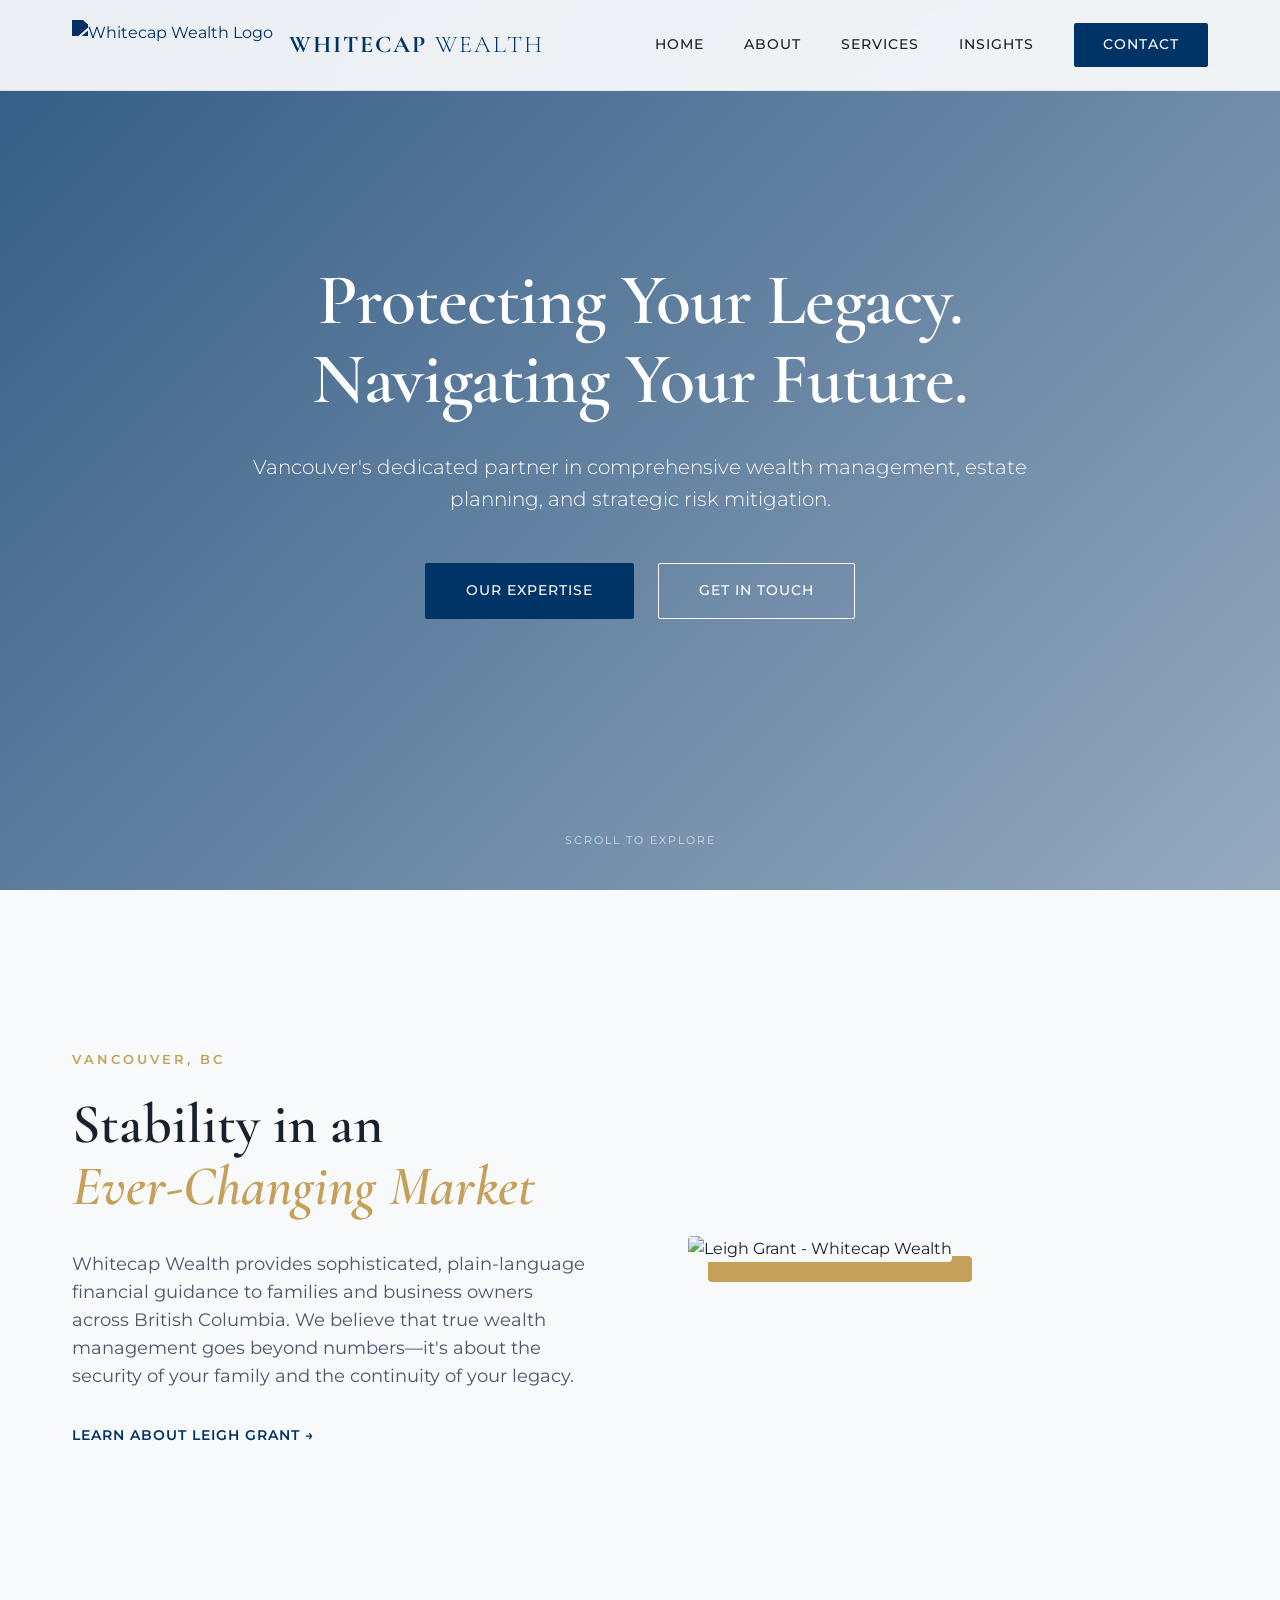
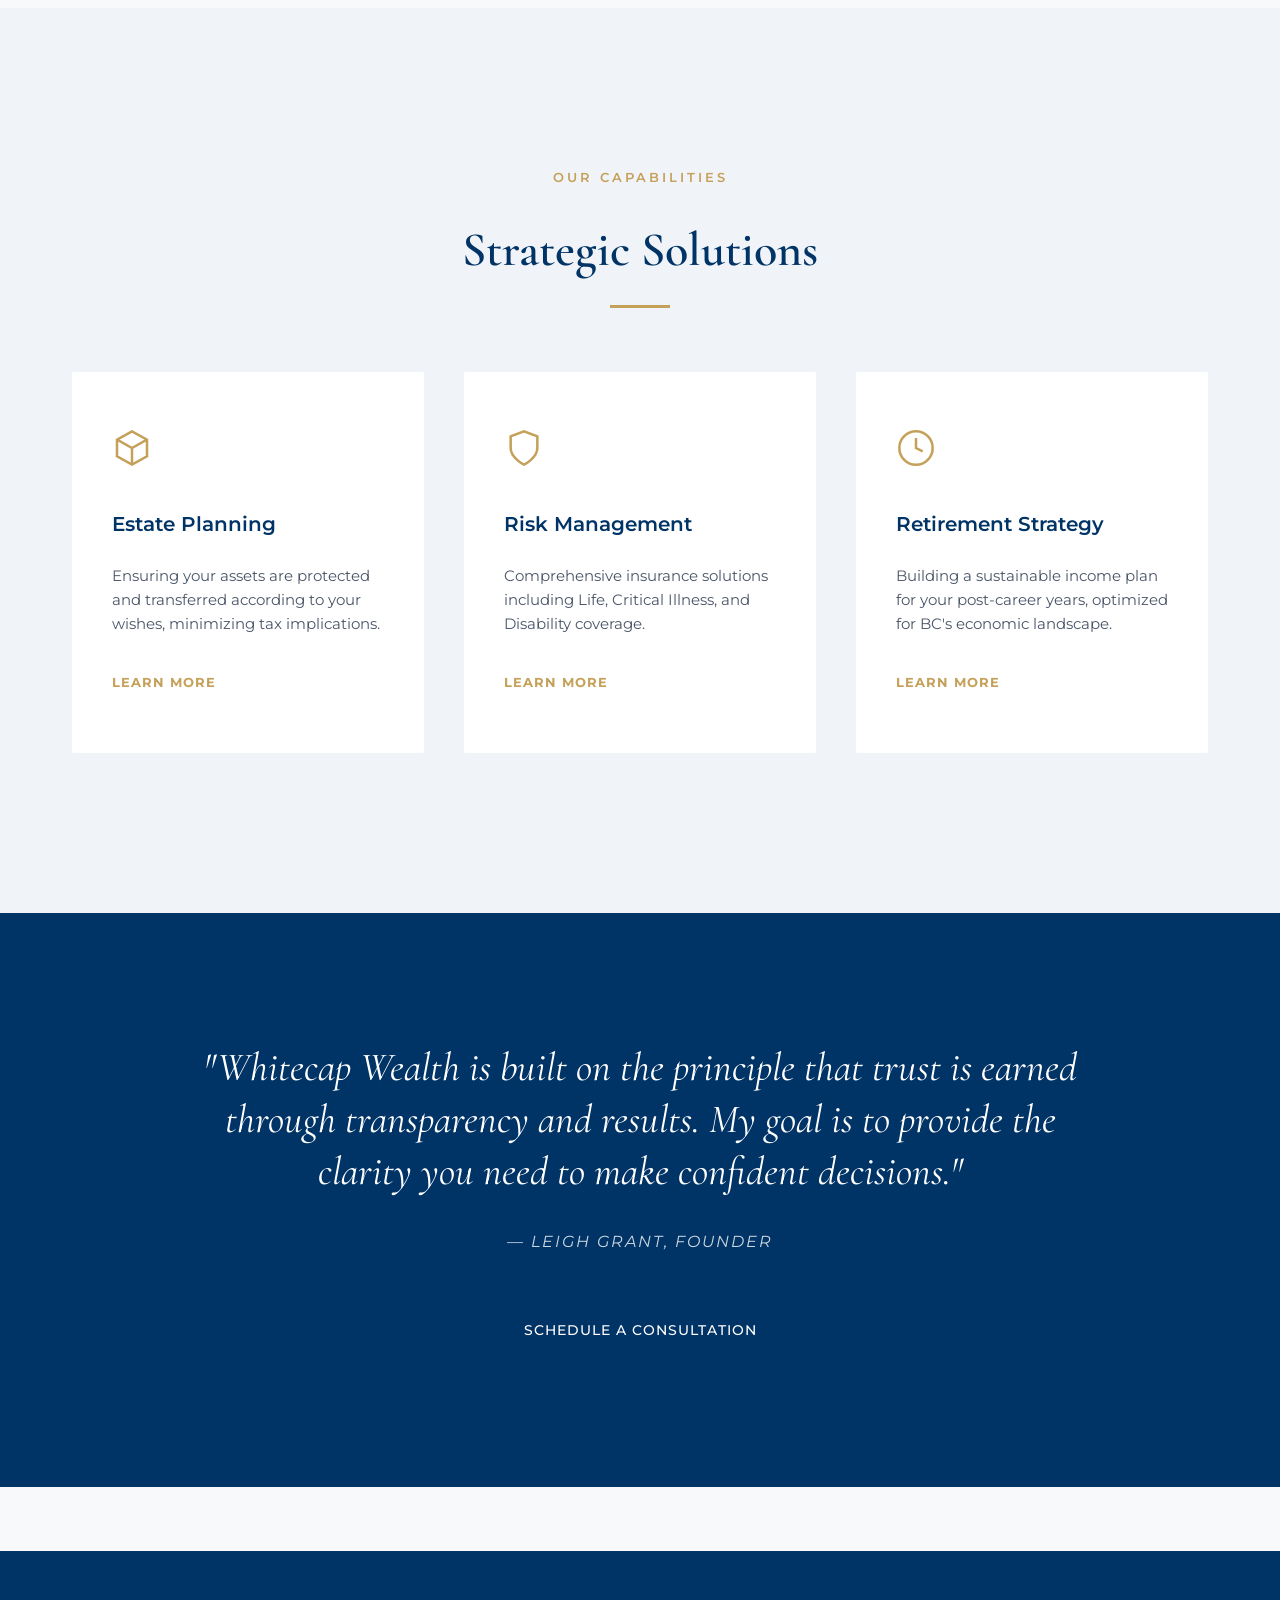
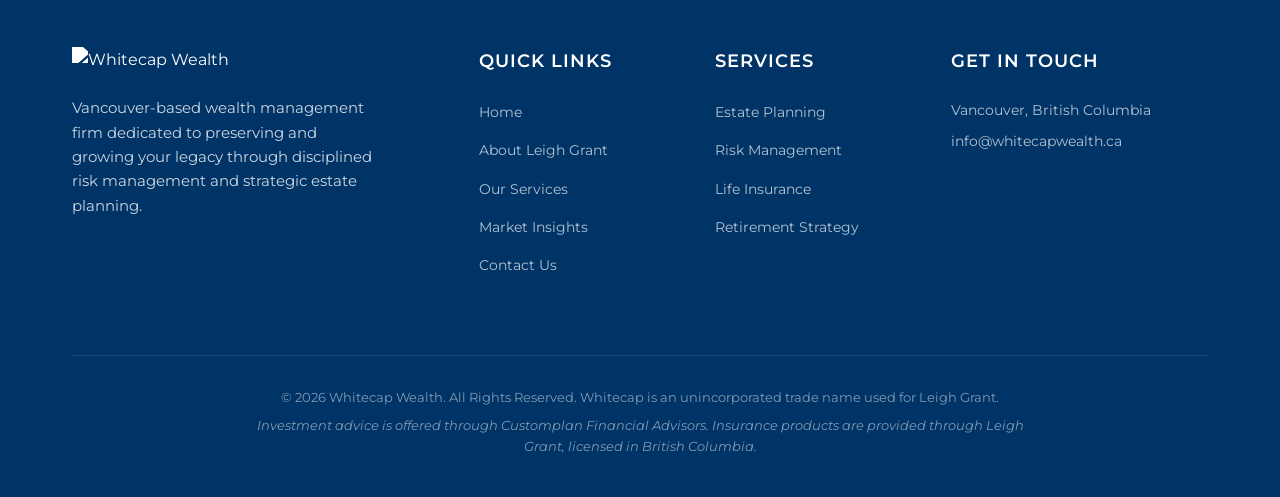
==== index.html @ fd227cf0 "Initial commit: Whitecap Wealth website foundation" ====
<!DOCTYPE html>
<html lang="en">
<head>
    <meta charset="UTF-8">
    <meta name="viewport" content="width=device-width, initial-scale=1.0">
    <title>Whitecap Wealth | Vancouver Wealth Management & Estate Planning</title>
    <meta name="description" content="Whitecap Wealth is a Vancouver-based wealth management firm specializing in estate planning and risk management for families and businesses. Led by Leigh Grant.">
    
    <!-- Google Fonts -->
    <link rel="preconnect" href="https://fonts.googleapis.com">
    <link rel="preconnect" href="https://fonts.gstatic.com" crossorigin>
    <link href="https://fonts.googleapis.com/css2?family=Cormorant+Garamond:wght@300;400;500;600;700&family=Montserrat:wght@300;400;500;600;700&display=swap" rel="stylesheet">
    
    <!-- Styles -->
    <link rel="stylesheet" href="css/global.css">
    <link rel="stylesheet" href="css/home.css">
</head>
<body>
    <div id="header-placeholder"></div>

    <main>
        <!-- Hero Section -->
        <section class="hero">
            <div class="hero-video-container">
                <!-- Using a high-quality placeholder for moving background - subtle waves -->
                <video autoplay muted loop playsinline id="hero-video">
                    <source src="https://assets.mixkit.co/videos/preview/mixkit-top-view-of-ocean-waves-1308-large.mp4" type="video/mp4">
                </video>
                <div class="hero-overlay"></div>
            </div>
            
            <div class="container hero-content">
                <h1 class="fade-in">Protecting Your Legacy.<br><span class="serif">Navigating Your Future.</span></h1>
                <p class="fade-in" style="animation-delay: 0.3s;">Vancouver's dedicated partner in comprehensive wealth management, estate planning, and strategic risk mitigation.</p>
                <div class="hero-btns fade-in" style="animation-delay: 0.6s;">
                    <a href="services.html" class="btn btn-primary">Our Expertise</a>
                    <a href="contact.html" class="btn btn-outline" style="color: white; border-color: white;">Get In Touch</a>
                </div>
            </div>

            <div class="hero-scroll-indicator">
                <div class="mouse"></div>
                <p>Scroll to explore</p>
            </div>
        </section>

        <!-- Intro Section -->
        <section class="intro section">
            <div class="container">
                <div class="intro-grid">
                    <div class="intro-text">
                        <span class="subtitle">Vancouver, BC</span>
                        <h2>Stability in an<br><span class="accent-text">Ever-Changing Market</span></h2>
                        <p>Whitecap Wealth provides sophisticated, plain-language financial guidance to families and business owners across British Columbia. We believe that true wealth management goes beyond numbers—it's about the security of your family and the continuity of your legacy.</p>
                        <a href="about.html" class="btn-text">Learn about Leigh Grant &rarr;</a>
                    </div>
                    <div class="intro-image">
                        <img src="assets/leigh.jpg" alt="Leigh Grant - Whitecap Wealth" class="portrait">
                    </div>
                </div>
            </div>
        </section>

        <!-- Services Preview -->
        <section class="services-preview section">
            <div class="container">
                <div class="section-title">
                    <span class="subtitle">Our Capabilities</span>
                    <h2>Strategic Solutions</h2>
                    <div class="divider"></div>
                </div>

                <div class="services-grid">
                    <div class="service-card">
                        <div class="icon">
                            <svg width="40" height="40" viewBox="0 0 24 24" fill="none" stroke="currentColor" stroke-width="1.5">
                                <path d="M12 2L3 7v10l9 5 9-5V7l-9-5z"/>
                                <path d="M12 22V12"/>
                                <path d="M12 12l9-5"/>
                                <path d="M12 12L3 7"/>
                            </svg>
                        </div>
                        <h3>Estate Planning</h3>
                        <p>Ensuring your assets are protected and transferred according to your wishes, minimizing tax implications.</p>
                        <a href="services.html#estate" class="link">Learn More</a>
                    </div>

                    <div class="service-card">
                        <div class="icon">
                            <svg width="40" height="40" viewBox="0 0 24 24" fill="none" stroke="currentColor" stroke-width="1.5">
                                <path d="M12 22s8-4 8-10V5l-8-3-8 3v7c0 6 8 10 8 10z"/>
                            </svg>
                        </div>
                        <h3>Risk Management</h3>
                        <p>Comprehensive insurance solutions including Life, Critical Illness, and Disability coverage.</p>
                        <a href="services.html#risk" class="link">Learn More</a>
                    </div>

                    <div class="service-card">
                        <div class="icon">
                            <svg width="40" height="40" viewBox="0 0 24 24" fill="none" stroke="currentColor" stroke-width="1.5">
                                <circle cx="12" cy="12" r="10"/>
                                <path d="M12 6v6l4 2"/>
                            </svg>
                        </div>
                        <h3>Retirement Strategy</h3>
                        <p>Building a sustainable income plan for your post-career years, optimized for BC's economic landscape.</p>
                        <a href="services.html#retirement" class="link">Learn More</a>
                    </div>
                </div>
            </div>
        </section>

        <!-- Quote Section -->
        <section class="cta-section">
            <div class="container">
                <div class="cta-content">
                    <blockquote>
                        "Whitecap Wealth is built on the principle that trust is earned through transparency and results. My goal is to provide the clarity you need to make confident decisions."
                    </blockquote>
                    <cite>— Leigh Grant, Founder</cite>
                    <a href="contact.html" class="btn btn-primary" style="margin-top: 3rem;">Schedule a Consultation</a>
                </div>
            </div>
        </section>
    </main>

    <div id="footer-placeholder"></div>

    <!-- Scripts -->
    <script src="js/global.js"></script>
    <script src="js/home.js"></script>
</body>
</html>
---- css/global.css ----
/* Global Design System for Whitecap Wealth */
:root {
    --primary: #003366;
    --primary-light: #004080;
    --accent: #C5A059;
    --accent-light: #D4AF37;
    --bg-light: #F8F9FA;
    --text-dark: #1A202C;
    --text-muted: #4A5568;
    --white: #FFFFFF;
    --glass: rgba(255, 255, 255, 0.9);
    --transition: all 0.3s cubic-bezier(0.4, 0, 0.2, 1);
    --shadow: 0 4px 20px rgba(0, 0, 0, 0.08);
}

* {
    margin: 0;
    padding: 0;
    box-sizing: border-box;
}

body {
    font-family: 'Montserrat', sans-serif;
    line-height: 1.6;
    color: var(--text-dark);
    background-color: var(--bg-light);
    overflow-x: hidden;
}

h1, h2, h3, h4, .serif {
    font-family: 'Cormorant Garamond', serif;
    font-weight: 600;
}

a {
    text-decoration: none;
    color: inherit;
    transition: var(--transition);
}

ul {
    list-style: none;
}

.container {
    max-width: 1200px;
    margin: 0 auto;
    padding: 0 2rem;
}

/* Header/Footer Shared Styles */
#header-placeholder {
    position: fixed;
    top: 0;
    width: 100%;
    z-index: 1000;
}

main {
    padding-top: 80px; /* Space for fixed header */
}

/* Common Components */
.btn {
    display: inline-block;
    padding: 1rem 2.5rem;
    border-radius: 2px;
    font-weight: 500;
    text-transform: uppercase;
    letter-spacing: 1px;
    font-size: 0.85rem;
    transition: var(--transition);
    cursor: pointer;
}

.btn-primary {
    background: var(--primary);
    color: var(--white);
    border: 1px solid var(--primary);
}

.btn-primary:hover {
    background: var(--primary-light);
    transform: translateY(-2px);
}

.btn-outline {
    background: transparent;
    color: var(--primary);
    border: 1px solid var(--primary);
}

.btn-outline:hover {
    background: var(--primary);
    color: var(--white);
}

.section-title {
    text-align: center;
    margin-bottom: 4rem;
}

.section-title h2 {
    font-size: 3rem;
    color: var(--primary);
    margin-bottom: 1rem;
}

.section-title .divider {
    width: 60px;
    height: 3px;
    background: var(--accent);
    margin: 0 auto;
}

/* Animations */
@keyframes fadeInUp {
    from {
        opacity: 0;
        transform: translateY(30px);
    }
    to {
        opacity: 1;
        transform: translateY(0);
    }
}

.fade-in {
    animation: fadeInUp 1s ease-out forwards;
}

/* Mobile Optimizations */
@media (max-width: 768px) {
    .container {
        padding: 0 1.5rem;
    }
    .section-title h2 {
        font-size: 2.2rem;
    }
}
---- css/home.css ----
/* Home Page Specific Styles */

.hero {
    position: relative;
    height: 100vh;
    width: 100%;
    display: flex;
    align-items: center;
    justify-content: center;
    overflow: hidden;
    color: var(--white);
    margin-top: -90px; /* Offset for header so it's transparent on hero */
}

.hero-video-container {
    position: absolute;
    top: 0;
    left: 0;
    width: 100%;
    height: 100%;
    z-index: -1;
}

#hero-video {
    width: 100%;
    height: 100%;
    object-fit: cover;
}

.hero-overlay {
    position: absolute;
    top: 0;
    left: 0;
    width: 100%;
    height: 100%;
    background: linear-gradient(135deg, rgba(0, 51, 102, 0.8) 0%, rgba(0, 51, 102, 0.4) 100%);
}

.hero-content {
    text-align: center;
    max-width: 900px;
}

.hero-content h1 {
    font-size: 4.5rem;
    line-height: 1.1;
    margin-bottom: 2rem;
    letter-spacing: -1px;
}

.hero-content p {
    font-size: 1.25rem;
    font-weight: 300;
    margin-bottom: 3rem;
    opacity: 0.9;
}

.hero-btns {
    display: flex;
    gap: 1.5rem;
    justify-content: center;
}

.hero-scroll-indicator {
    position: absolute;
    bottom: 40px;
    left: 50%;
    transform: translateX(-50%);
    text-align: center;
}

.hero-scroll-indicator p {
    font-size: 0.7rem;
    text-transform: uppercase;
    letter-spacing: 2px;
    margin-top: 10px;
    opacity: 0.7;
}

/* Section Common */
.section {
    padding: 10rem 0;
}

.subtitle {
    display: block;
    color: var(--accent);
    font-size: 0.8rem;
    text-transform: uppercase;
    letter-spacing: 3px;
    font-weight: 600;
    margin-bottom: 1.5rem;
}

/* Intro Section */
.intro-grid {
    display: grid;
    grid-template-columns: 1fr 1fr;
    gap: 6rem;
    align-items: center;
}

.intro-text h2 {
    font-size: 3.5rem;
    line-height: 1.1;
    margin-bottom: 2rem;
}

.intro-text .accent-text {
    font-style: italic;
    color: var(--accent);
}

.intro-text p {
    font-size: 1.1rem;
    color: var(--text-muted);
    margin-bottom: 2rem;
}

.btn-text {
    font-weight: 600;
    text-transform: uppercase;
    font-size: 0.85rem;
    letter-spacing: 1px;
    color: var(--primary);
}

.portrait {
    width: 100%;
    border-radius: 4px;
    box-shadow: 20px 20px 0px var(--accent);
}

/* Services Preview */
.services-preview {
    background: #f0f4f8;
}

.services-grid {
    display: grid;
    grid-template-columns: repeat(3, 1fr);
    gap: 2.5rem;
}

.service-card {
    background: var(--white);
    padding: 3.5rem 2.5rem;
    border-radius: 2px;
    transition: var(--transition);
    border-bottom: 3px solid transparent;
}

.service-card:hover {
    transform: translateY(-10px);
    border-bottom-color: var(--accent);
    box-shadow: var(--shadow);
}

.service-card .icon {
    color: var(--accent);
    margin-bottom: 2rem;
}

.service-card h3 {
    font-family: 'Montserrat', sans-serif;
    font-size: 1.25rem;
    font-weight: 600;
    margin-bottom: 1.5rem;
    color: var(--primary);
}

.service-card p {
    font-size: 0.95rem;
    color: var(--text-muted);
    margin-bottom: 2rem;
}

.service-card .link {
    font-size: 0.8rem;
    font-weight: 700;
    text-transform: uppercase;
    letter-spacing: 1px;
    color: var(--accent);
}

/* CTA Section */
.cta-section {
    background: var(--primary);
    color: var(--white);
    padding: 8rem 0;
    text-align: center;
}

.cta-content blockquote {
    font-family: 'Cormorant Garamond', serif;
    font-size: 2.5rem;
    line-height: 1.3;
    max-width: 900px;
    margin: 0 auto 2rem;
    font-style: italic;
}

.cta-content cite {
    display: block;
    font-size: 1rem;
    text-transform: uppercase;
    letter-spacing: 2px;
    opacity: 0.8;
}

/* Mobile Optimizations */
@media (max-width: 992px) {
    .hero-content h1 { font-size: 3.5rem; }
    .intro-grid { grid-template-columns: 1fr; gap: 4rem; }
    .services-grid { grid-template-columns: 1fr 1fr; }
}

@media (max-width: 768px) {
    .hero-content h1 { font-size: 2.8rem; }
    .hero-btns { flex-direction: column; padding: 0 2rem; }
    .intro-text h2 { font-size: 2.5rem; }
    .services-grid { grid-template-columns: 1fr; }
    .cta-content blockquote { font-size: 1.8rem; }
}
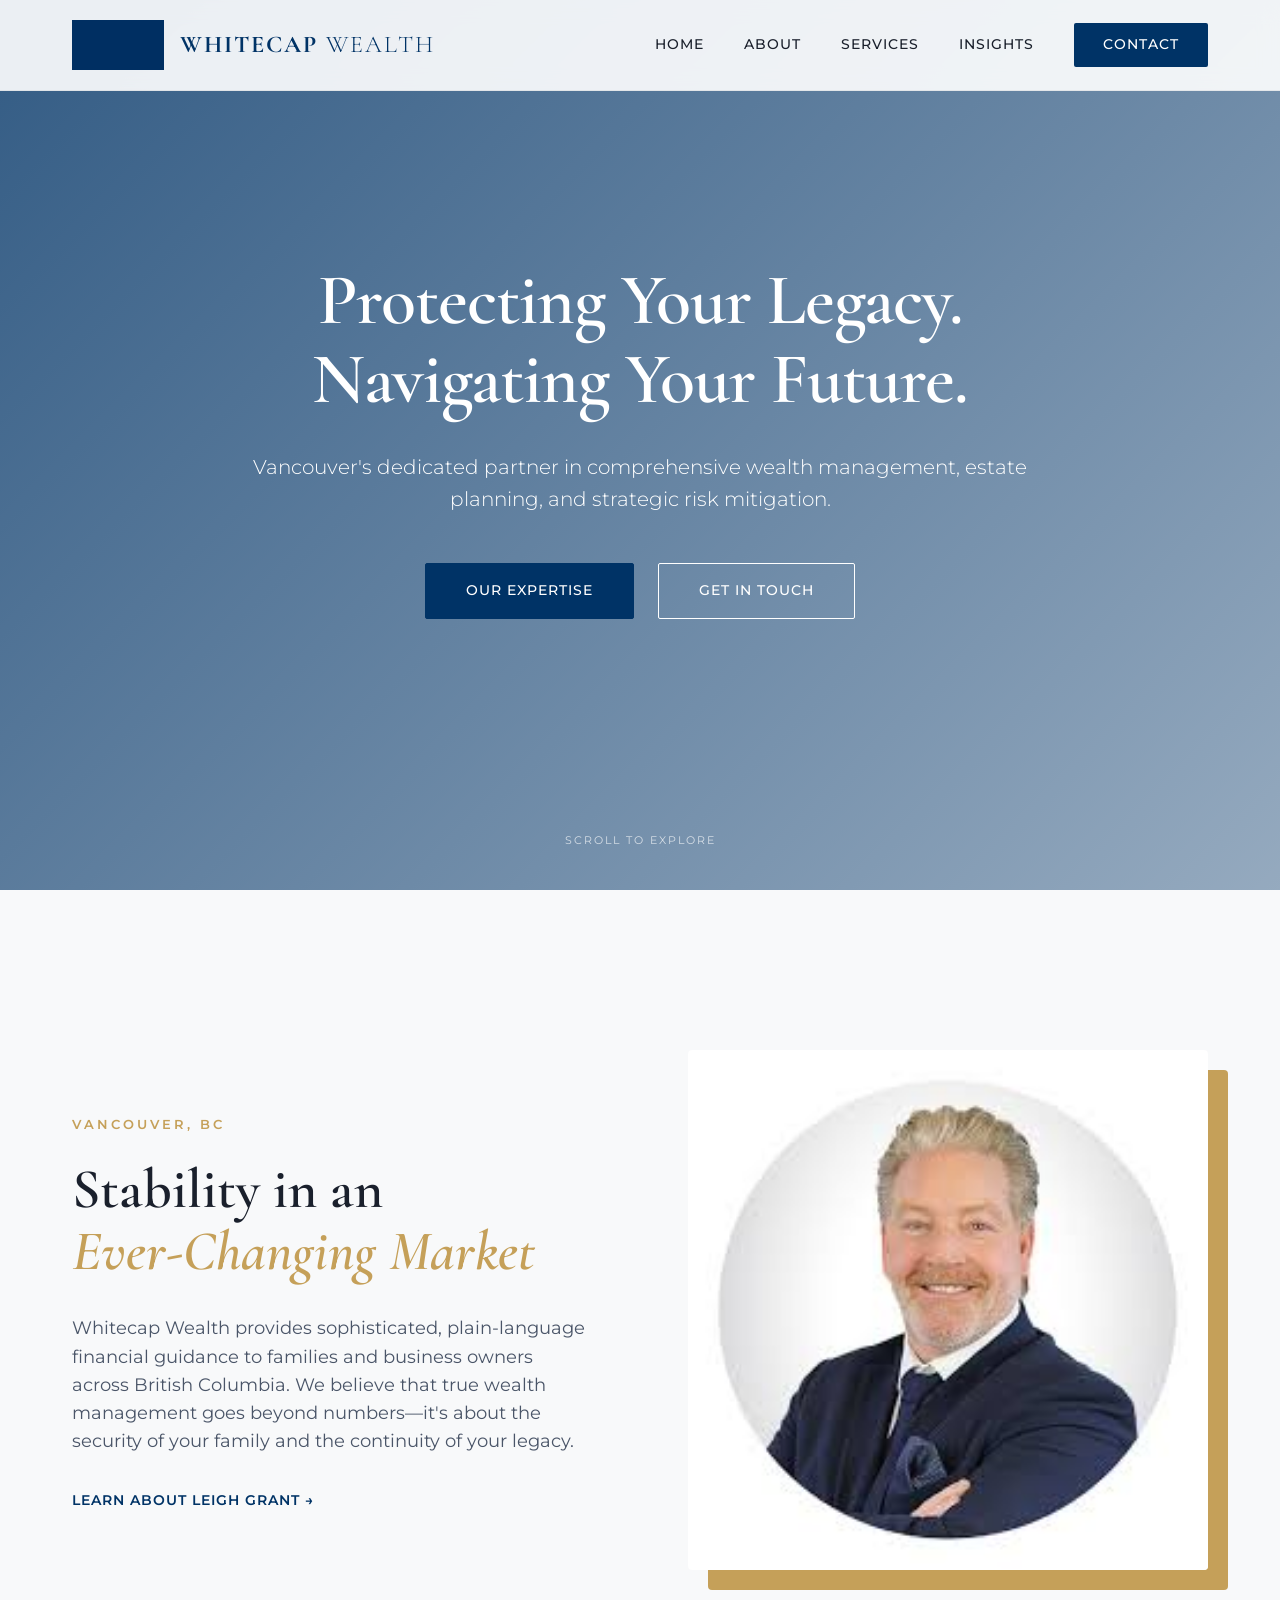
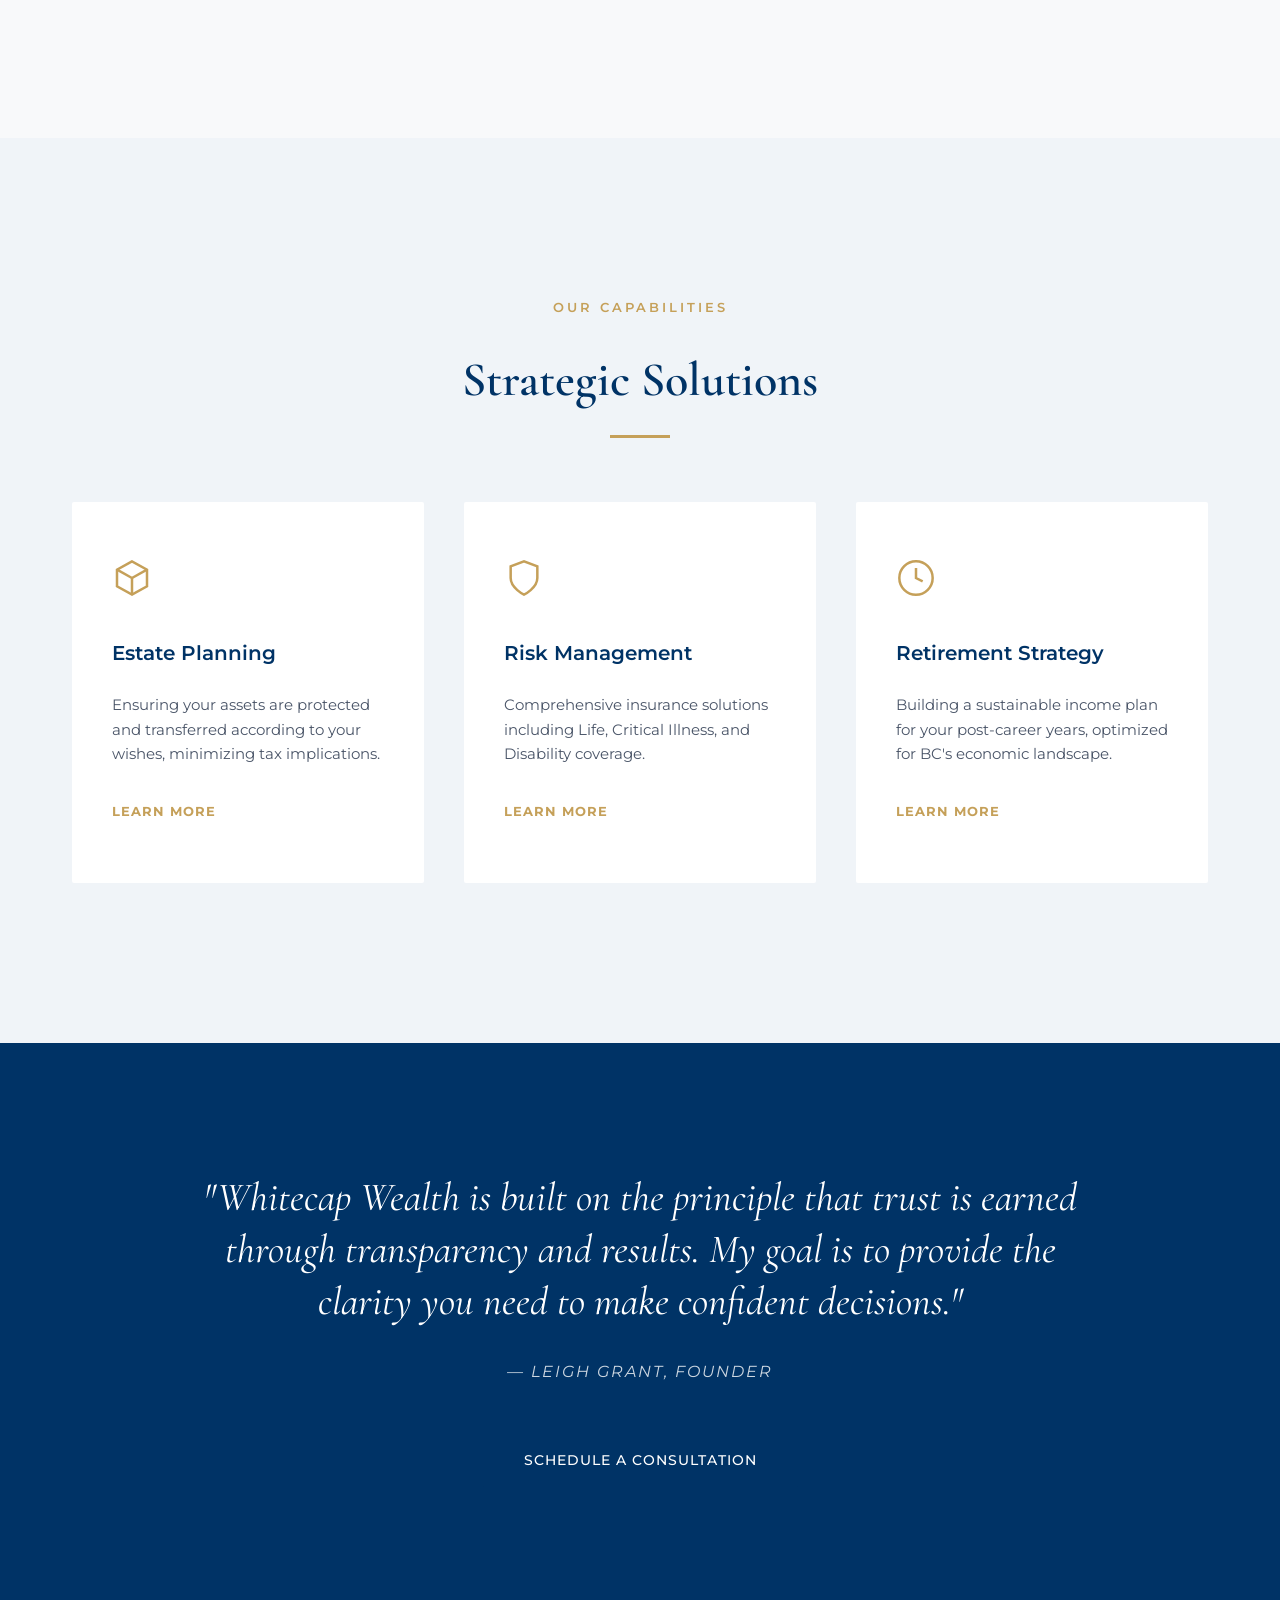
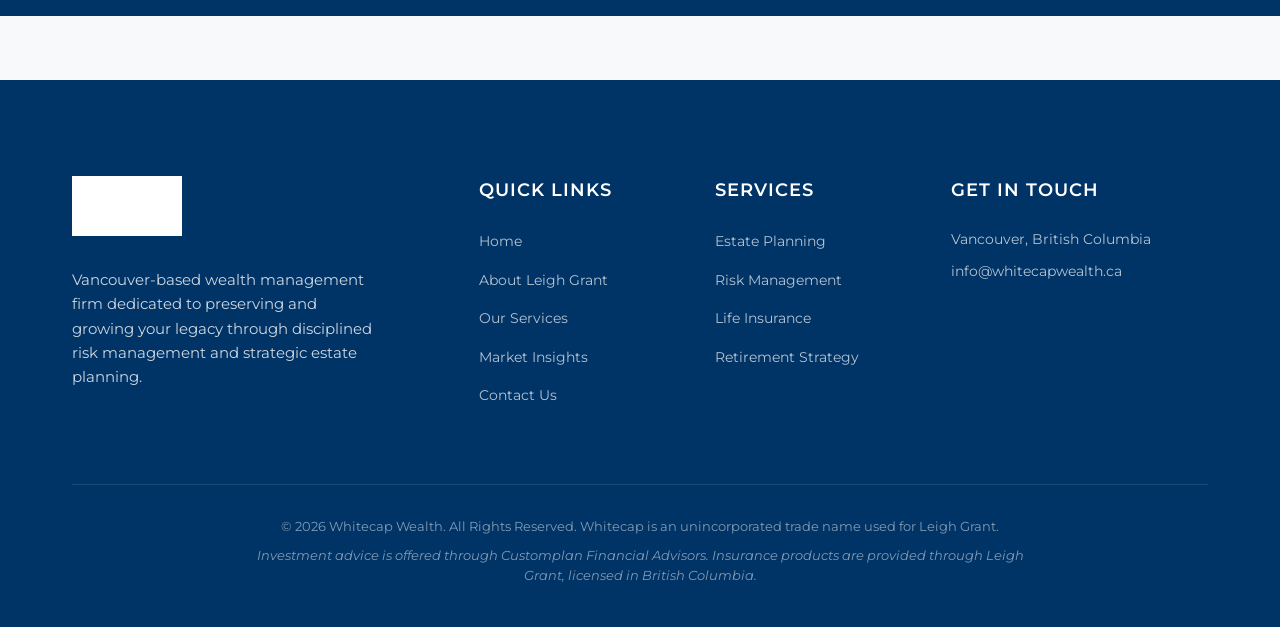
==== commit 1fd7e2c7: "Update image paths to match GitHub assets" ====
--- a/index.html
+++ b/index.html
@@ -55,7 +55,7 @@
                         <a href="about.html" class="btn-text">Learn about Leigh Grant &rarr;</a>
                     </div>
                     <div class="intro-image">
-                        <img src="assets/leigh.jpg" alt="Leigh Grant - Whitecap Wealth" class="portrait">
+                        <img src="assets/Leigh Grant.jpeg" alt="Leigh Grant - Whitecap Wealth" class="portrait">
                     </div>
                 </div>
             </div>
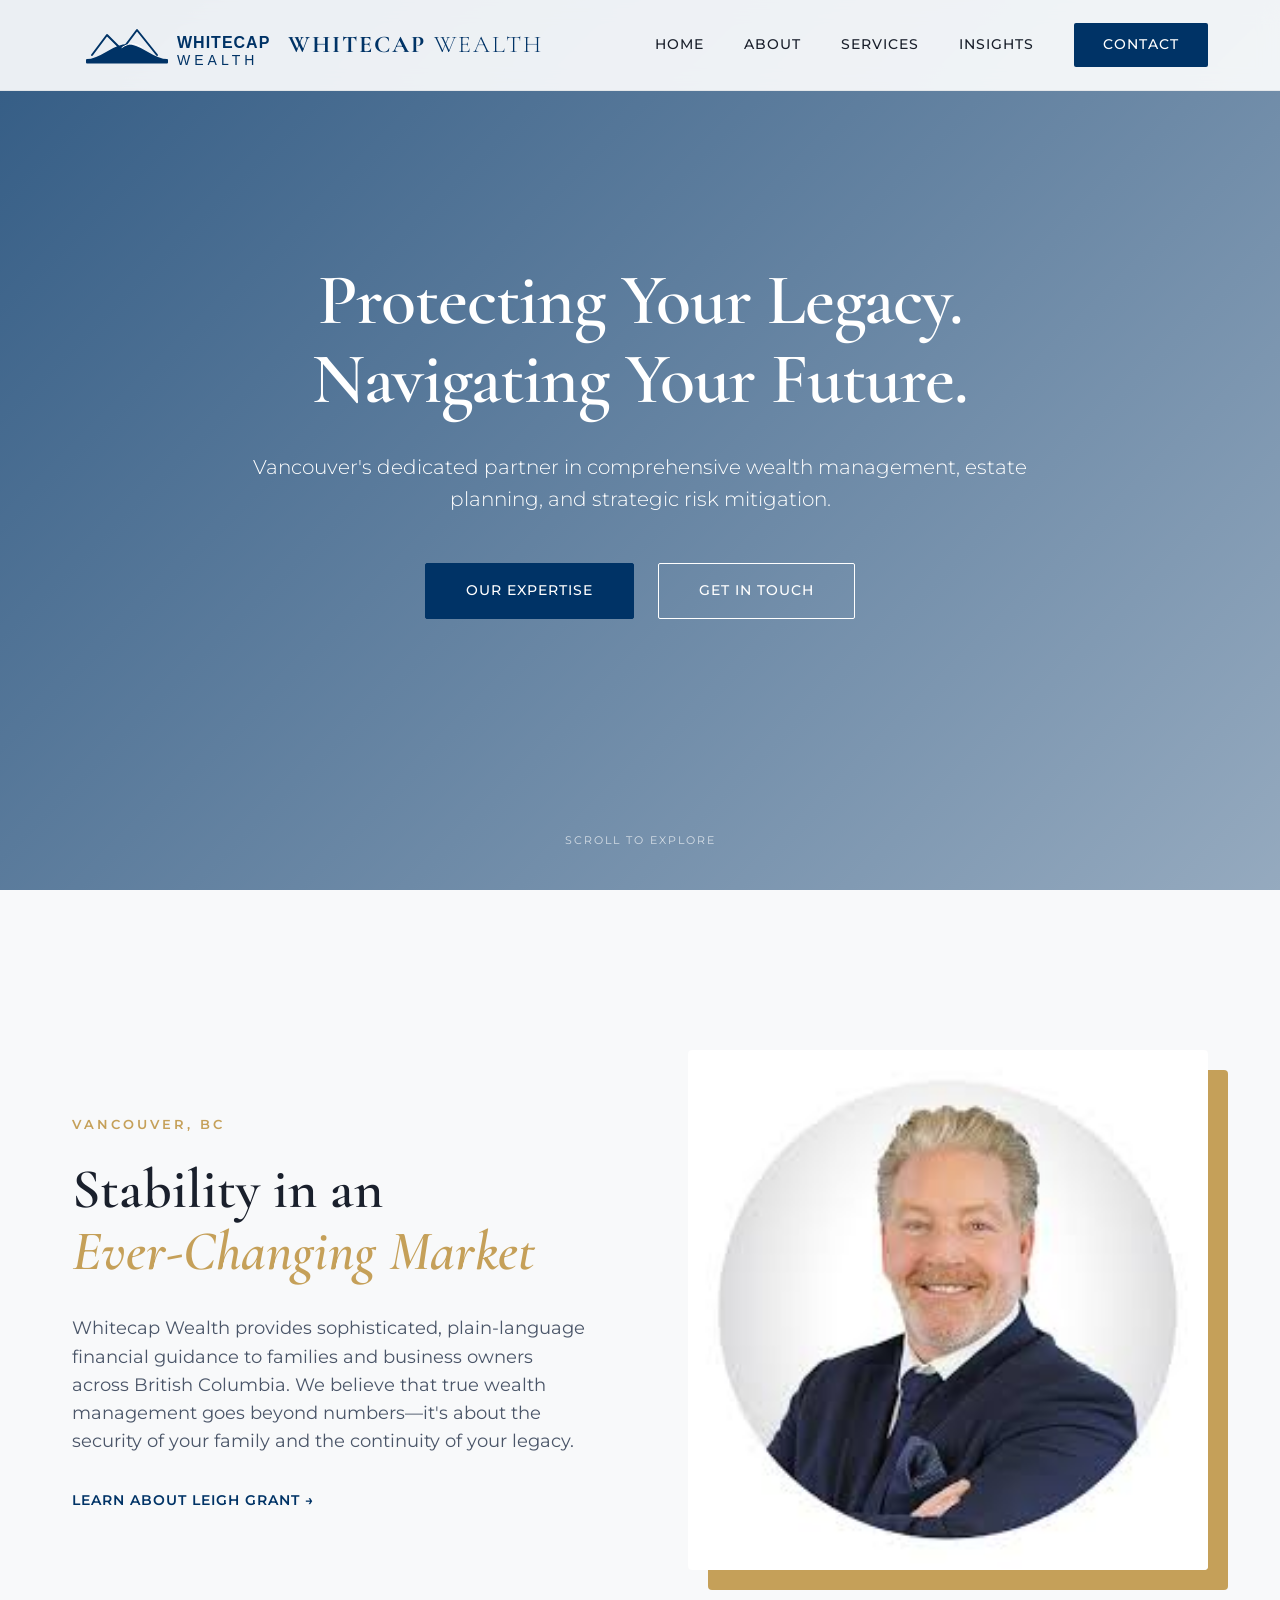
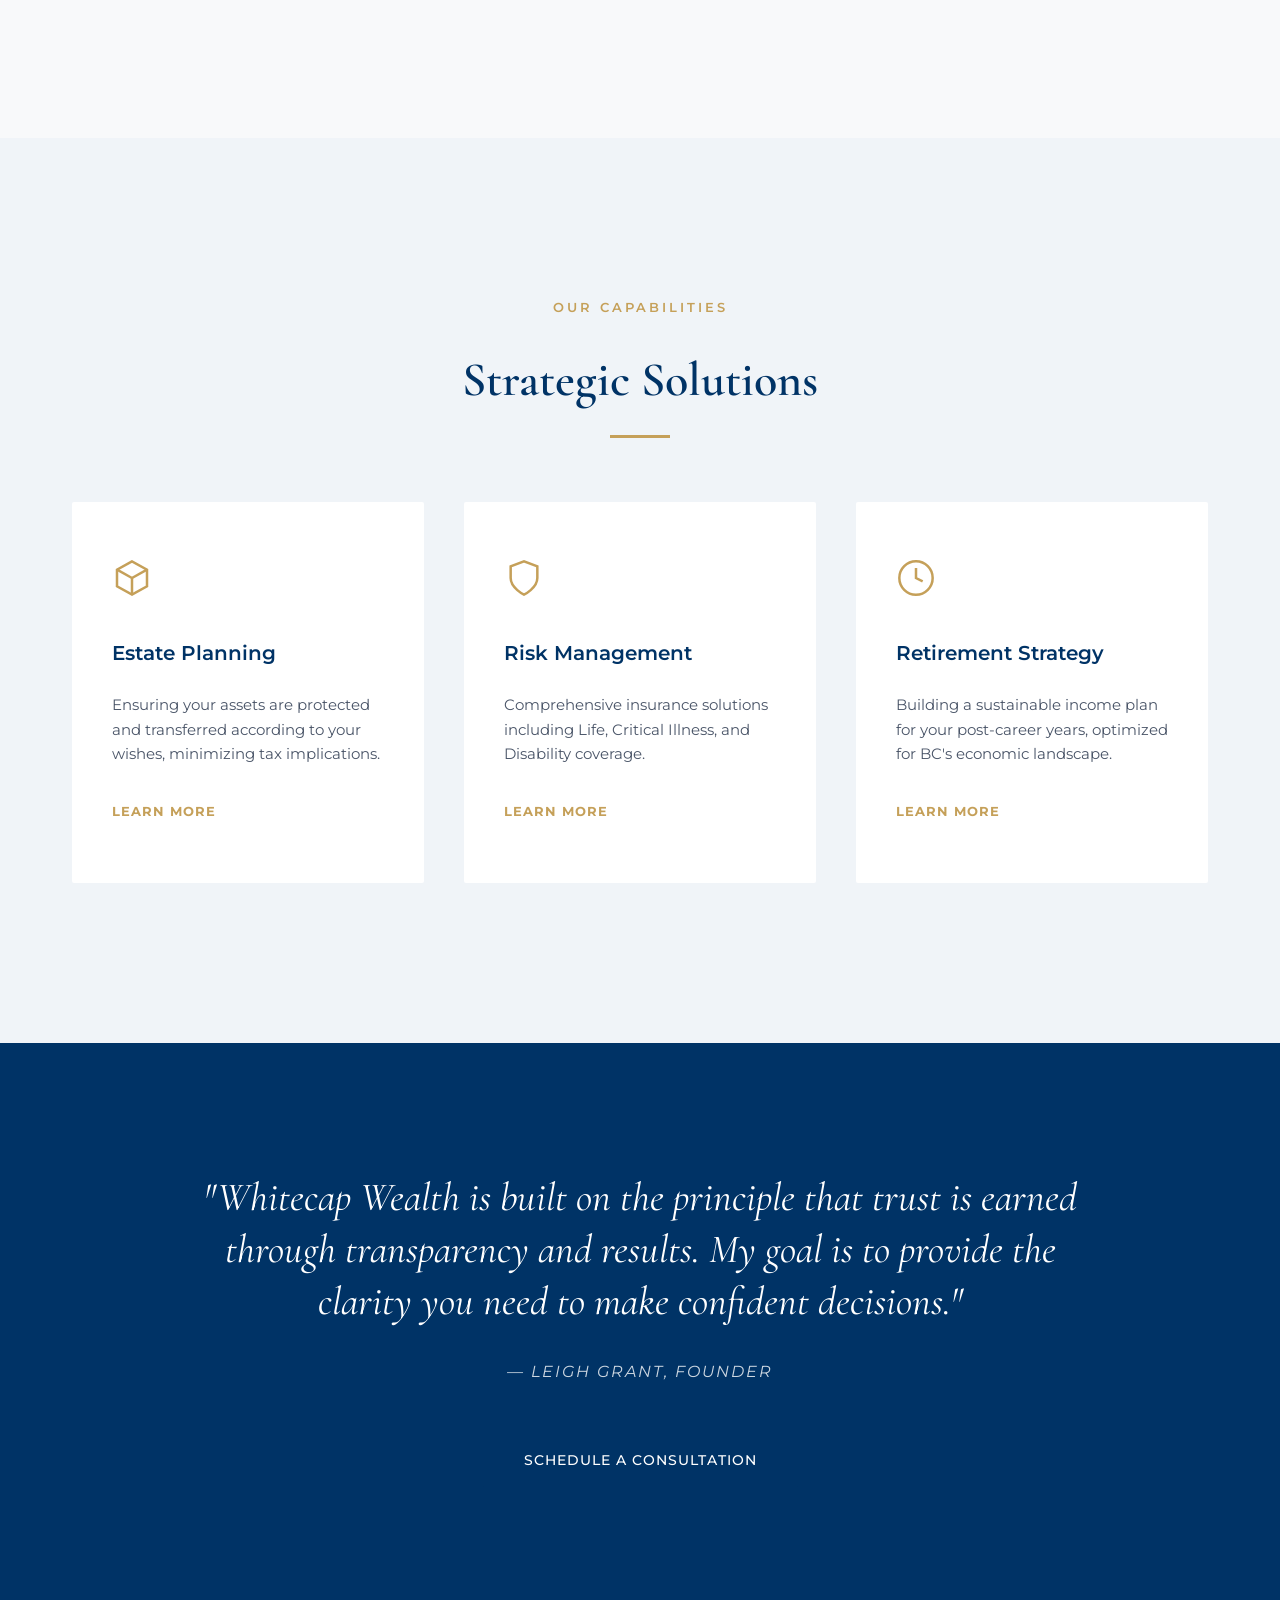
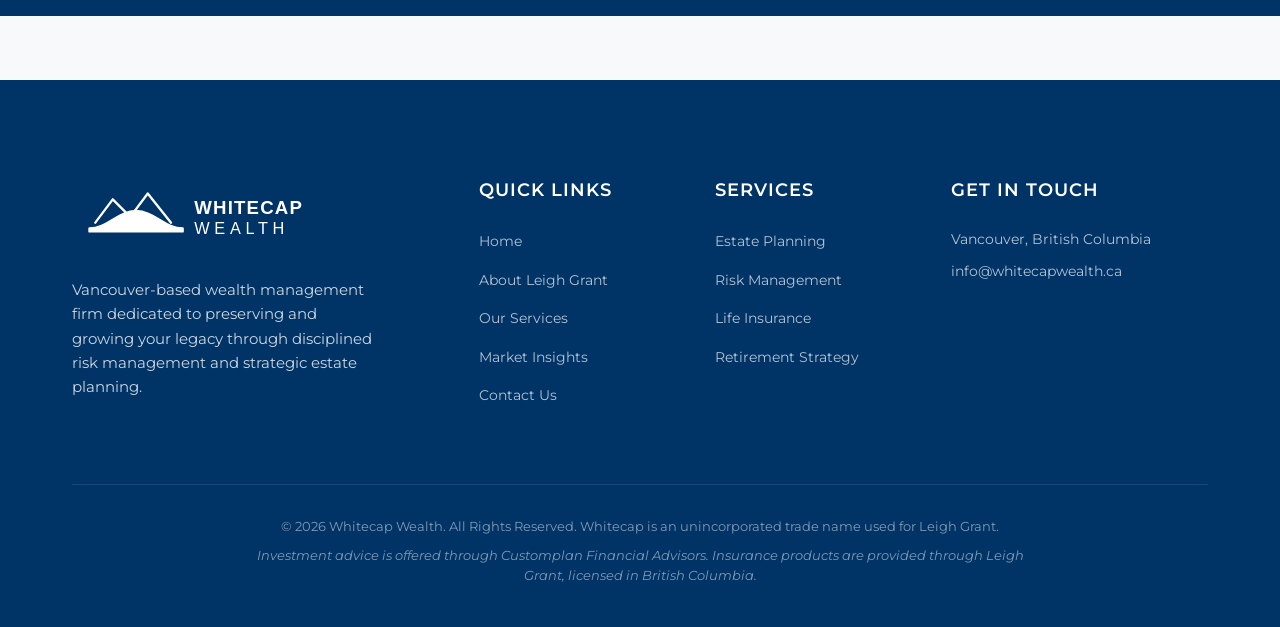
==== commit 103eda78: "Fix header logo with clean SVG version and add website favicon" ====
--- a/index.html
+++ b/index.html
@@ -10,6 +10,9 @@
     <link rel="preconnect" href="https://fonts.googleapis.com">
     <link rel="preconnect" href="https://fonts.gstatic.com" crossorigin>
     <link href="https://fonts.googleapis.com/css2?family=Cormorant+Garamond:wght@300;400;500;600;700&family=Montserrat:wght@300;400;500;600;700&display=swap" rel="stylesheet">
+    
+    <!-- Favicon -->
+    <link rel="icon" type="image/svg+xml" href="assets/favicon.svg">
     
     <!-- Styles -->
     <link rel="stylesheet" href="css/global.css">
